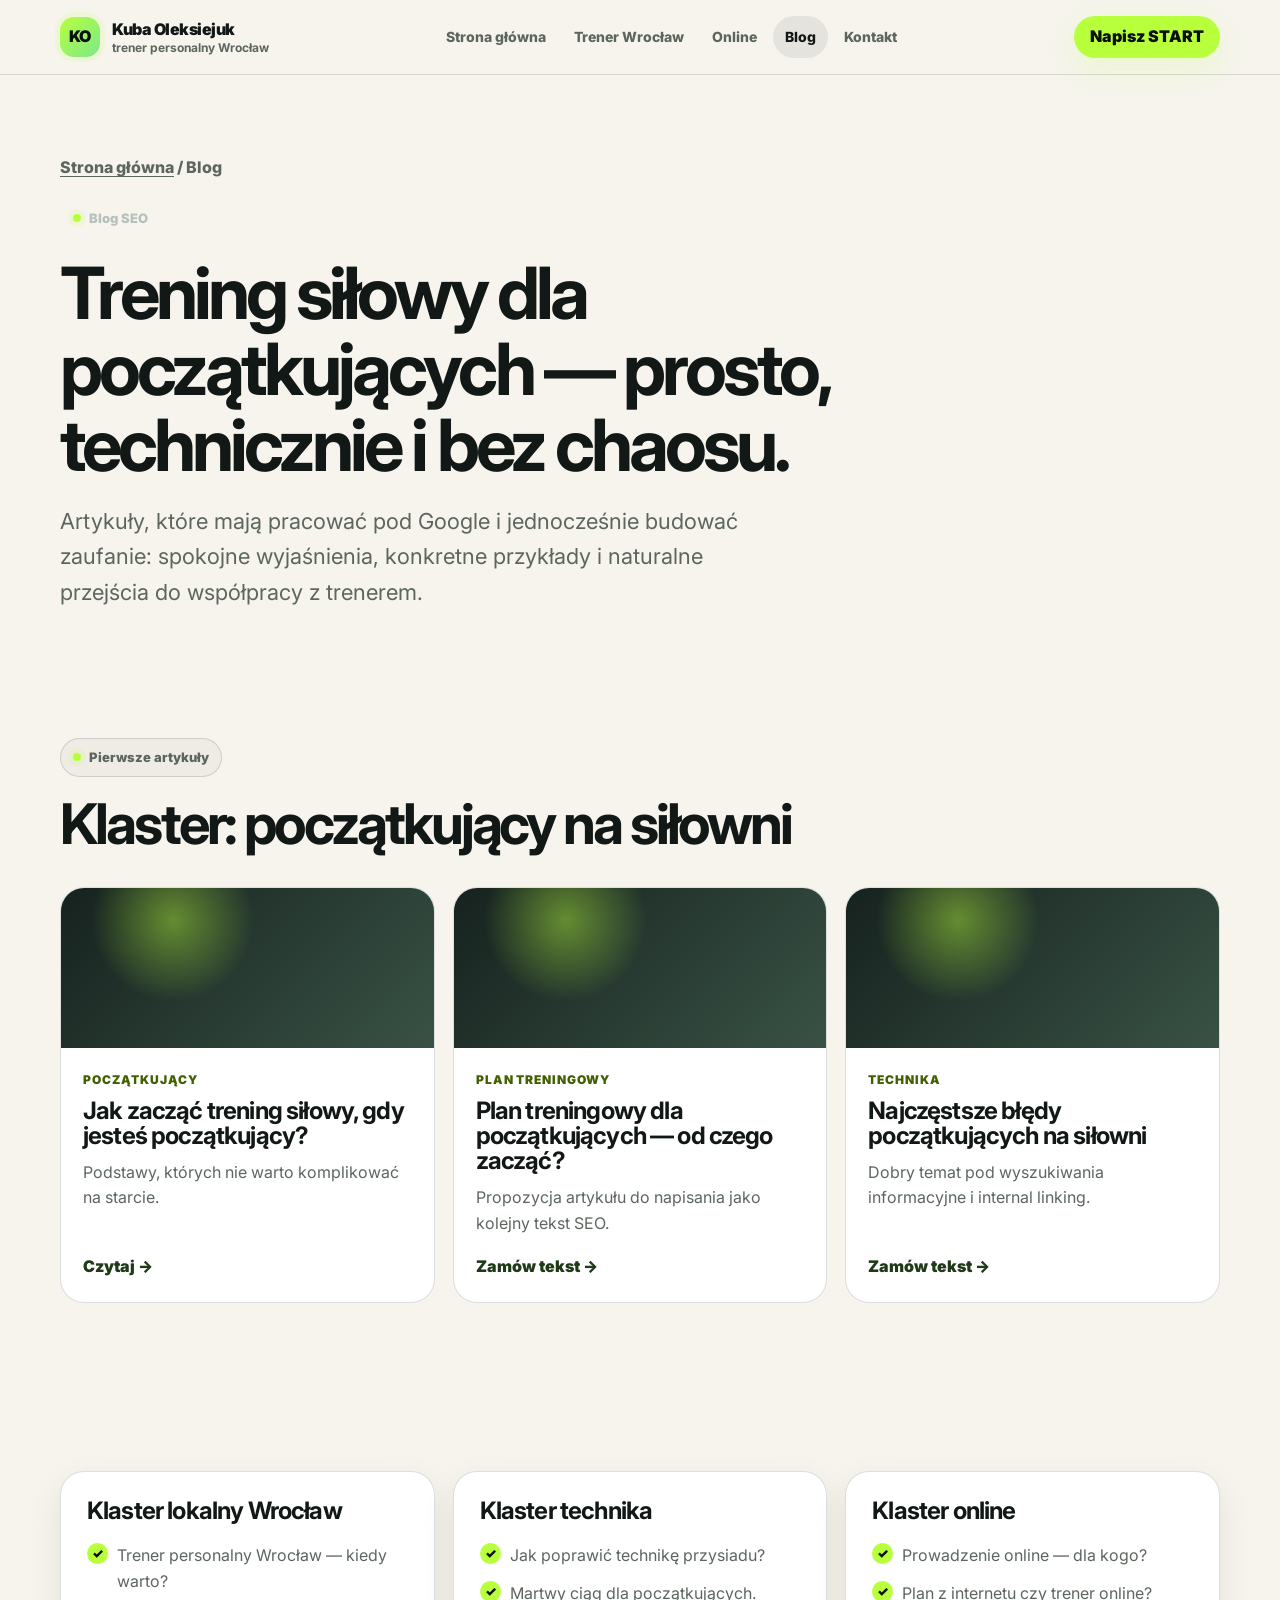
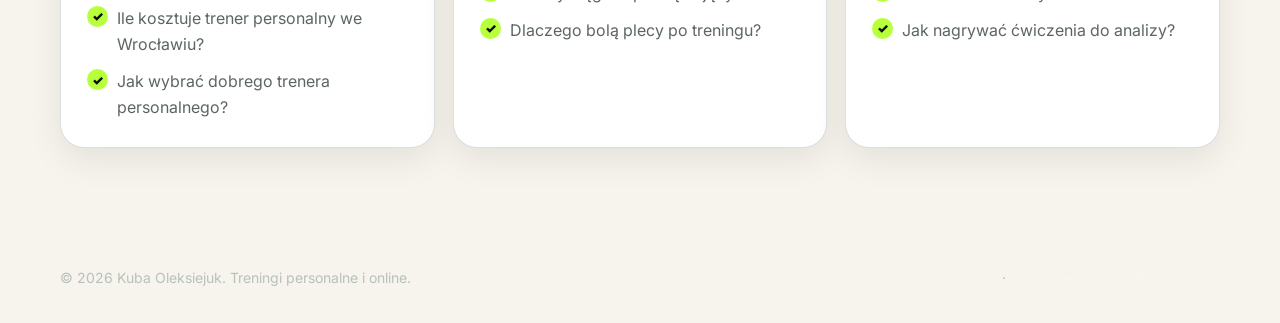
==== blog/index.html @ 0a3bb19b "Add files via upload" ====
<!doctype html>
<html lang="pl">
<head>
  <meta charset="utf-8" />
  <meta name="viewport" content="width=device-width, initial-scale=1" />
  <title>Blog o treningu siłowym dla początkujących | Kuba Oleksiejuk</title>
  <meta name="description" content="Poradnik dla początkujących: trening siłowy, technika, plan treningowy, trener personalny Wrocław i ćwiczenie bez bólu." />
  <link rel="canonical" href="https://kubaoleksiejuk.pl/blog/" />
  <meta name="robots" content="index,follow,max-image-preview:large" />
  <meta name="author" content="Kuba Oleksiejuk" />
  <meta property="og:type" content="website" />
  <meta property="og:locale" content="pl_PL" />
  <meta property="og:title" content="Blog o treningu siłowym dla początkujących | Kuba Oleksiejuk" />
  <meta property="og:description" content="Poradnik dla początkujących: trening siłowy, technika, plan treningowy, trener personalny Wrocław i ćwiczenie bez bólu." />
  <meta property="og:url" content="https://kubaoleksiejuk.pl/blog/" />
  <meta property="og:site_name" content="Kuba Oleksiejuk — trener personalny" />
  <meta property="og:image" content="https://kubaoleksiejuk.pl/assets/og-image.jpg" />
  <meta name="twitter:card" content="summary_large_image" />
  <link rel="preconnect" href="https://fonts.googleapis.com" />
  <link rel="preconnect" href="https://fonts.gstatic.com" crossorigin />
  <link rel="preload" as="style" href="https://fonts.googleapis.com/css2?family=Inter:wght@400;500;600;700;800;900;1000&display=swap" />
  <link rel="stylesheet" href="https://fonts.googleapis.com/css2?family=Inter:wght@400;500;600;700;800;900;1000&display=swap" media="print" onload="this.media='all'" />
  <noscript><link rel="stylesheet" href="https://fonts.googleapis.com/css2?family=Inter:wght@400;500;600;700;800;900;1000&display=swap" /></noscript>
  <link rel="stylesheet" href="../assets/main.css" />
  <script type="application/ld+json">{
  "@context": "https://schema.org",
  "@type": "Blog",
  "name": "Blog Kuby Oleksiejuka",
  "description": "Blog o treningu siłowym dla początkujących, technice ćwiczeń, budowaniu siły i treningu bez bólu.",
  "url": "https://kubaoleksiejuk.pl/blog/"
}</script>
</head>
<body class="light">
<a class="skip" href="#main">Przejdź do treści</a>
<header class="nav">
  <div class="container nav__inner">
    <a class="logo" href="../index.html" aria-label="Kuba Oleksiejuk — strona główna">
      <span class="logo__mark">KO</span>
      <span class="logo__text">Kuba Oleksiejuk <small>trener personalny Wrocław</small></span>
    </a>
    <nav class="menu" data-menu aria-label="Menu główne">
      <a href="../index.html" >Strona główna</a>
<a href="../trener-personalny-wroclaw.html" >Trener Wrocław</a>
<a href="../prowadzenie-online.html" >Online</a>
<a href="index.html" aria-current="page">Blog</a>
<a href="#kontakt" >Kontakt</a>
    </nav>
    <a class="nav__cta" href="https://www.instagram.com/kuba.oleksiejuk/" target="_blank" rel="noopener">Napisz START</a>
    <button class="burger" type="button" data-burger aria-label="Otwórz menu" aria-expanded="false">
      <span></span><span></span><span></span>
    </button>
  </div>
</header>
<main id="main">
  <section class="page-hero">
    <div class="container">
      <div class="breadcrumbs"><a href="../index.html">Strona główna</a> / Blog</div>
      <div class="eyebrow">Blog SEO</div>
      <h1>Trening siłowy dla początkujących — prosto, technicznie i bez chaosu.</h1>
      <p class="lead">Artykuły, które mają pracować pod Google i jednocześnie budować zaufanie: spokojne wyjaśnienia, konkretne przykłady i naturalne przejścia do współpracy z trenerem.</p>
    </div>
  </section>

  <section class="section section--cream">
    <div class="container">
      <div class="section__head">
        <div>
          <div class="eyebrow">Pierwsze artykuły</div>
          <h2>Klaster: początkujący na siłowni</h2>
        </div>
      </div>
      <div class="blog-grid">
        <article class="post">
          <div class="post__thumb"></div>
          <div class="post__body">
            <div class="kicker">Początkujący</div>
            <h3>Jak zacząć trening siłowy, gdy jesteś początkujący?</h3>
            <p>Podstawy, których nie warto komplikować na starcie.</p>
            <a class="post__link" href="jak-zaczac-trening-silowy.html">Czytaj →</a>
          </div>
        </article>
        <article class="post">
          <div class="post__thumb"></div>
          <div class="post__body">
            <div class="kicker">Plan treningowy</div>
            <h3>Plan treningowy dla początkujących — od czego zacząć?</h3>
            <p>Propozycja artykułu do napisania jako kolejny tekst SEO.</p>
            <a class="post__link" href="../index.html#kontakt">Zamów tekst →</a>
          </div>
        </article>
        <article class="post">
          <div class="post__thumb"></div>
          <div class="post__body">
            <div class="kicker">Technika</div>
            <h3>Najczęstsze błędy początkujących na siłowni</h3>
            <p>Dobry temat pod wyszukiwania informacyjne i internal linking.</p>
            <a class="post__link" href="../index.html#kontakt">Zamów tekst →</a>
          </div>
        </article>
      </div>
    </div>
  </section>

  <section class="section section--cream">
    <div class="container grid-3">
      <article class="card">
        <h3>Klaster lokalny Wrocław</h3>
        <ul class="list">
          <li>Trener personalny Wrocław — kiedy warto?</li>
          <li>Ile kosztuje trener personalny we Wrocławiu?</li>
          <li>Jak wybrać dobrego trenera personalnego?</li>
        </ul>
      </article>
      <article class="card">
        <h3>Klaster technika</h3>
        <ul class="list">
          <li>Jak poprawić technikę przysiadu?</li>
          <li>Martwy ciąg dla początkujących.</li>
          <li>Dlaczego bolą plecy po treningu?</li>
        </ul>
      </article>
      <article class="card">
        <h3>Klaster online</h3>
        <ul class="list">
          <li>Prowadzenie online — dla kogo?</li>
          <li>Plan z internetu czy trener online?</li>
          <li>Jak nagrywać ćwiczenia do analizy?</li>
        </ul>
      </article>
    </div>
  </section>
</main>
<footer class="footer">
  <div class="container footer__inner">
    <div>© <span data-year></span> Kuba Oleksiejuk. Treningi personalne i online.</div>
    <div>
      <a href="https://www.instagram.com/kuba.oleksiejuk/" target="_blank" rel="noopener">Instagram</a>
      &nbsp;·&nbsp;
      <a href="mailto:kuba.personalny@gmail.com">kuba.personalny@gmail.com</a>
    </div>
  </div>
</footer>
<script src="../assets/main.js"></script>
</body>
</html>
---- assets/main.css ----
/* Kuba Oleksiejuk — starter strony SEO + blog
   Kolory i układ inspirowane stronami trenerów/coachów premium:
   mocny hero, szybkie CTA, sekcje z dowodami zaufania, blog edukacyjny.
*/

:root {
  --bg: #0B0F0E;
  --bg-2: #111816;
  --card: #151E1B;
  --card-2: #F6F4ED;
  --text: #F7F5EE;
  --text-dark: #111816;
  --muted: #B7C1BB;
  --muted-dark: #5C665F;
  --line: rgba(255,255,255,.12);
  --line-dark: rgba(17,24,22,.14);
  --accent: #B8FF3C;
  --accent-2: #7CE88A;
  --orange: #FFB86B;
  --white: #FFFFFF;
  --radius: 24px;
  --radius-sm: 14px;
  --shadow: 0 24px 80px rgba(0,0,0,.30);
  --max: 1160px;
  --article: 820px;
}

* { box-sizing: border-box; }
html { scroll-behavior: smooth; }
body {
  margin: 0;
  font-family: Inter, ui-sans-serif, system-ui, -apple-system, BlinkMacSystemFont, "Segoe UI", sans-serif;
  color: var(--text);
  background: var(--bg);
  line-height: 1.6;
  -webkit-font-smoothing: antialiased;
  text-rendering: optimizeLegibility;
}
body.light { background: #F6F4ED; color: var(--text-dark); }
a { color: inherit; text-decoration: none; }
img { max-width: 100%; height: auto; }
button, input, textarea, select { font: inherit; }
::selection { background: var(--accent); color: #0B0F0E; }

.container { width: min(var(--max), calc(100% - 40px)); margin-inline: auto; }
.article-container { width: min(var(--article), calc(100% - 40px)); margin-inline: auto; }

.skip {
  position: absolute; left: -999px; top: 12px; z-index: 9999;
  padding: 10px 14px; border-radius: 12px; background: var(--accent); color: #111;
  font-weight: 900;
}
.skip:focus { left: 12px; }

.nav {
  position: sticky; top: 0; z-index: 100;
  background: rgba(11,15,14,.82);
  backdrop-filter: blur(18px);
  border-bottom: 1px solid var(--line);
}
.light .nav { background: rgba(246,244,237,.86); border-bottom: 1px solid var(--line-dark); }
.nav__inner {
  min-height: 74px;
  display: flex; align-items: center; justify-content: space-between; gap: 24px;
}
.logo { display: inline-flex; align-items: center; gap: 12px; font-weight: 900; letter-spacing: -.03em; }
.logo__mark {
  width: 40px; height: 40px; border-radius: 14px; display: grid; place-items: center;
  color: #0B0F0E; background: linear-gradient(135deg, var(--accent), var(--accent-2));
  font-weight: 1000;
  box-shadow: 0 0 0 5px rgba(184,255,60,.12);
}
.logo__text small { display: block; font-weight: 700; color: var(--muted); letter-spacing: 0; font-size: 12px; margin-top: -4px; }
.light .logo__text small { color: var(--muted-dark); }
.menu { display: flex; align-items: center; gap: 4px; }
.menu a {
  padding: 10px 12px; border-radius: 999px;
  color: var(--muted); font-weight: 800; font-size: 14px;
}
.menu a:hover, .menu a[aria-current="page"] { color: var(--text); background: rgba(255,255,255,.07); }
.light .menu a { color: var(--muted-dark); }
.light .menu a:hover, .light .menu a[aria-current="page"] { color: var(--text-dark); background: rgba(17,24,22,.07); }
.nav__cta {
  display: inline-flex; align-items: center; justify-content: center;
  min-height: 42px; padding: 0 16px; border-radius: 999px;
  background: var(--accent); color: #0B0F0E; font-weight: 950;
  box-shadow: 0 10px 30px rgba(184,255,60,.18);
}
.burger {
  display: none; border: 0; background: transparent; color: inherit; width: 44px; height: 44px;
  border-radius: 12px; cursor: pointer;
}
.burger span { display: block; height: 2px; background: currentColor; margin: 6px 9px; border-radius: 2px; }

.hero {
  position: relative;
  padding: 92px 0 54px;
  overflow: hidden;
}
.hero:before {
  content: "";
  position: absolute; inset: -160px -80px auto auto; width: 560px; height: 560px;
  background: radial-gradient(circle, rgba(184,255,60,.22), transparent 62%);
  pointer-events: none;
}
.hero:after {
  content: "";
  position: absolute; left: -160px; bottom: -240px; width: 520px; height: 520px;
  background: radial-gradient(circle, rgba(124,232,138,.18), transparent 64%);
  pointer-events: none;
}
.hero__grid { position: relative; z-index: 1; display: grid; grid-template-columns: 1.05fr .95fr; gap: 54px; align-items: center; }
.eyebrow {
  display: inline-flex; align-items: center; gap: 8px;
  padding: 8px 12px; border: 1px solid var(--line); border-radius: 999px;
  color: var(--muted); font-size: 13px; font-weight: 850; margin-bottom: 18px;
}
.eyebrow:before { content: ""; width: 8px; height: 8px; background: var(--accent); border-radius: 99px; box-shadow: 0 0 0 5px rgba(184,255,60,.12); }
h1, h2, h3 { line-height: 1.05; letter-spacing: -.055em; margin: 0; }
h1 { font-size: clamp(43px, 7vw, 84px); max-width: 900px; }
h2 { font-size: clamp(32px, 4.5vw, 56px); }
h3 { font-size: 24px; letter-spacing: -.035em; }
.lead {
  font-size: clamp(18px, 2vw, 22px);
  color: var(--muted);
  max-width: 690px;
  margin: 22px 0 0;
}
.light .lead { color: var(--muted-dark); }
.hero__actions, .actions { display: flex; flex-wrap: wrap; gap: 12px; align-items: center; margin-top: 28px; }
.btn {
  display: inline-flex; align-items: center; justify-content: center; gap: 10px;
  min-height: 52px; padding: 0 20px; border-radius: 999px; border: 1px solid transparent;
  font-weight: 950; cursor: pointer; transition: transform .18s ease, box-shadow .18s ease, background .18s ease;
}
.btn:hover { transform: translateY(-2px); }
.btn--primary { background: var(--accent); color: #0B0F0E; box-shadow: 0 16px 44px rgba(184,255,60,.20); }
.btn--secondary { border-color: var(--line); color: var(--text); background: rgba(255,255,255,.04); }
.light .btn--secondary { border-color: var(--line-dark); color: var(--text-dark); background: rgba(17,24,22,.03); }
.btn--dark { background: var(--bg); color: var(--text); }
.btn--wide { width: 100%; }
.hero__bullets {
  display: grid; grid-template-columns: repeat(3, minmax(0, 1fr)); gap: 10px; margin-top: 30px;
}
.mini {
  border: 1px solid var(--line); background: rgba(255,255,255,.04); border-radius: 18px;
  padding: 14px; color: var(--muted); font-weight: 750; font-size: 14px;
}
.mini strong { display: block; color: var(--text); font-size: 18px; margin-bottom: 2px; }
.light .mini { border-color: var(--line-dark); color: var(--muted-dark); background: rgba(17,24,22,.03); }
.light .mini strong { color: var(--text-dark); }

.phone-card {
  position: relative;
  min-height: 620px;
  border-radius: 42px;
  background:
    linear-gradient(145deg, rgba(255,255,255,.16), rgba(255,255,255,.03)),
    radial-gradient(circle at 40% 10%, rgba(184,255,60,.18), transparent 35%),
    var(--card);
  border: 1px solid var(--line);
  box-shadow: var(--shadow);
  padding: 22px;
  overflow: hidden;
}
.trainer-placeholder {
  position: absolute; inset: 22px 22px 170px; border-radius: 32px;
  background:
    linear-gradient(180deg, rgba(0,0,0,.08), rgba(0,0,0,.60)),
    radial-gradient(circle at 52% 30%, rgba(246,244,237,.18), transparent 35%),
    linear-gradient(135deg, #26362F, #080B0A);
  display: flex; align-items: flex-end; padding: 22px;
}
.trainer-placeholder:before {
  content: "TU WSTAWIAMY ZDJĘCIE KUBY";
  position: absolute; inset: auto 22px 88px;
  color: rgba(255,255,255,.72); font-weight: 900; letter-spacing: .06em; font-size: 12px;
}
.trainer-placeholder__shape {
  width: 220px; height: 300px; margin: auto auto 0;
  border-radius: 90px 90px 26px 26px;
  background: linear-gradient(180deg, rgba(184,255,60,.88), rgba(124,232,138,.72));
  filter: drop-shadow(0 22px 44px rgba(0,0,0,.35));
  opacity: .72;
}
.result-card {
  position: absolute; left: 42px; right: 42px; bottom: 38px;
  border-radius: 26px; background: rgba(246,244,237,.96); color: var(--text-dark);
  padding: 20px; box-shadow: 0 24px 64px rgba(0,0,0,.28);
}
.result-card__top { display: flex; justify-content: space-between; align-items: center; gap: 12px; margin-bottom: 14px; }
.badge {
  display: inline-flex; align-items: center; gap: 8px; padding: 7px 10px;
  border-radius: 999px; background: #E7FDD3; color: #18310E; font-weight: 950; font-size: 12px;
}
.bar { height: 10px; background: #DFDDD5; border-radius: 99px; overflow: hidden; margin: 11px 0; }
.bar span { display: block; height: 100%; width: var(--w, 70%); background: linear-gradient(90deg, var(--accent), var(--accent-2)); border-radius: inherit; }
.result-card p { margin: 8px 0 0; color: var(--muted-dark); font-size: 14px; }

.section { padding: 84px 0; }
.section--cream { background: var(--card-2); color: var(--text-dark); }
.section--cream .eyebrow, .section--cream .mini { border-color: var(--line-dark); color: var(--muted-dark); background: rgba(17,24,22,.03); }
.section--cream .lead, .section--cream p { color: var(--muted-dark); }
.section__head { display: flex; align-items: end; justify-content: space-between; gap: 28px; margin-bottom: 34px; }
.section__head p { max-width: 540px; margin: 12px 0 0; color: var(--muted); }
.section--cream .section__head p { color: var(--muted-dark); }

.grid-3 { display: grid; grid-template-columns: repeat(3, minmax(0,1fr)); gap: 18px; }
.grid-2 { display: grid; grid-template-columns: repeat(2, minmax(0,1fr)); gap: 22px; }
.card {
  border: 1px solid var(--line); background: rgba(255,255,255,.045);
  border-radius: var(--radius); padding: 26px; box-shadow: 0 12px 34px rgba(0,0,0,.08);
}
.section--cream .card, .light .card {
  background: #fff; border-color: var(--line-dark); color: var(--text-dark);
}
.card p { color: var(--muted); margin: 12px 0 0; }
.section--cream .card p, .light .card p { color: var(--muted-dark); }
.card__icon {
  width: 46px; height: 46px; border-radius: 16px;
  display: grid; place-items: center; margin-bottom: 18px;
  background: rgba(184,255,60,.13); color: var(--accent); font-size: 22px; font-weight: 950;
}
.section--cream .card__icon, .light .card__icon { color: #335800; background: #ECFFD2; }

.list { display: grid; gap: 12px; padding: 0; margin: 20px 0 0; list-style: none; }
.list li {
  position: relative; padding-left: 30px; color: var(--muted);
}
.section--cream .list li, .light .list li { color: var(--muted-dark); }
.list li:before {
  content: "✓"; position: absolute; left: 0; top: 0; width: 21px; height: 21px;
  border-radius: 99px; display: grid; place-items: center;
  background: var(--accent); color: #0B0F0E; font-weight: 1000; font-size: 13px;
}

.offer {
  display: grid;
  grid-template-columns: .88fr 1.12fr;
  gap: 22px;
  align-items: stretch;
}
.offer__side {
  position: sticky; top: 98px; align-self: start;
  border-radius: var(--radius); padding: 30px;
  background: linear-gradient(135deg, #1E3028, #111816);
  border: 1px solid var(--line);
}
.offer__side p { color: var(--muted); }
.offer-card {
  display: grid; grid-template-columns: 1fr auto; gap: 24px; align-items: center;
  padding: 26px; border: 1px solid var(--line); border-radius: var(--radius);
  background: rgba(255,255,255,.045); margin-bottom: 14px;
}
.offer-card p { margin: 10px 0 0; color: var(--muted); }
.price { text-align: right; color: var(--accent); font-weight: 1000; white-space: nowrap; }
.price small { display: block; color: var(--muted); font-weight: 800; font-size: 12px; margin-top: 4px; }

.steps { counter-reset: step; display: grid; gap: 16px; }
.step {
  counter-increment: step;
  display: grid; grid-template-columns: 58px 1fr; gap: 18px; align-items: start;
  border: 1px solid var(--line-dark); background: #fff; color: var(--text-dark);
  border-radius: var(--radius); padding: 22px;
}
.step:before {
  content: counter(step, decimal-leading-zero);
  width: 58px; height: 58px; border-radius: 18px; display: grid; place-items: center;
  background: var(--text-dark); color: var(--accent); font-weight: 1000;
}
.step p { margin: 8px 0 0; color: var(--muted-dark); }

.about {
  display: grid; grid-template-columns: .9fr 1.1fr; gap: 36px; align-items: center;
}
.about__photo {
  min-height: 520px; border-radius: 36px; border: 1px solid var(--line);
  background:
    linear-gradient(180deg, rgba(0,0,0,.00), rgba(0,0,0,.62)),
    radial-gradient(circle at center 28%, rgba(184,255,60,.19), transparent 35%),
    linear-gradient(135deg, #24382E, #090D0B);
  position: relative; overflow: hidden;
}
.about__photo:after {
  content: "ZDJĘCIE / TRENING / SIŁOWNIA";
  position: absolute; left: 24px; bottom: 24px;
  color: rgba(255,255,255,.70); font-weight: 950; letter-spacing: .05em; font-size: 12px;
}
.quote {
  border-left: 4px solid var(--accent);
  padding: 6px 0 6px 18px; margin: 22px 0;
  color: var(--muted); font-size: 19px;
}
.testimonials { display: grid; grid-template-columns: repeat(3, minmax(0,1fr)); gap: 18px; }
.stars { color: var(--accent); letter-spacing: 2px; font-size: 18px; }
.person { display: flex; align-items: center; gap: 10px; margin-top: 18px; font-weight: 900; }
.avatar { width: 38px; height: 38px; border-radius: 99px; background: linear-gradient(135deg, var(--accent), var(--accent-2)); color: #111; display: grid; place-items: center; font-weight: 1000; }

.blog-grid { display: grid; grid-template-columns: repeat(3, minmax(0,1fr)); gap: 18px; }
.post {
  display: flex; flex-direction: column; min-height: 100%;
  border-radius: var(--radius); overflow: hidden; border: 1px solid var(--line-dark);
  background: #fff; color: var(--text-dark);
}
.post__thumb {
  min-height: 160px; background:
    radial-gradient(circle at 30% 20%, rgba(184,255,60,.45), transparent 28%),
    linear-gradient(135deg, #16221E, #395245);
}
.post__body { padding: 22px; display: flex; flex-direction: column; flex: 1; }
.kicker { color: #426000; font-weight: 950; font-size: 12px; text-transform: uppercase; letter-spacing: .08em; }
.post h3 { margin-top: 8px; }
.post p { color: var(--muted-dark); margin: 12px 0 18px; }
.post__link { margin-top: auto; color: #1E3A16; font-weight: 950; }

.faq { display: grid; gap: 12px; }
.faq details {
  border: 1px solid var(--line); border-radius: 18px;
  background: rgba(255,255,255,.045); padding: 0 18px;
}
.section--cream .faq details, .light .faq details { border-color: var(--line-dark); background: #fff; color: var(--text-dark); }
.faq summary {
  cursor: pointer; font-weight: 950; padding: 18px 0;
}
.faq p { margin: 0 0 18px; color: var(--muted); }
.section--cream .faq p, .light .faq p { color: var(--muted-dark); }

.cta-band {
  border-radius: 34px; padding: 46px;
  display: grid; grid-template-columns: 1fr auto; align-items: center; gap: 26px;
  background:
    radial-gradient(circle at 12% 0%, rgba(184,255,60,.23), transparent 34%),
    linear-gradient(135deg, #18251F, #0B0F0E);
  border: 1px solid var(--line);
  box-shadow: var(--shadow);
}
.cta-band p { color: var(--muted); margin: 12px 0 0; max-width: 650px; }

.form-card {
  border-radius: var(--radius); border: 1px solid var(--line);
  background: rgba(255,255,255,.045); padding: 24px;
}
.field { display: grid; gap: 7px; margin-bottom: 14px; }
.field label { font-weight: 900; color: var(--muted); font-size: 13px; }
.field input, .field textarea, .field select {
  width: 100%; border: 1px solid var(--line); background: rgba(255,255,255,.06);
  color: var(--text); border-radius: 14px; padding: 13px 14px; outline: none;
}
.field textarea { min-height: 120px; resize: vertical; }
.field input:focus, .field textarea:focus, .field select:focus {
  border-color: rgba(184,255,60,.72); box-shadow: 0 0 0 4px rgba(184,255,60,.10);
}
.form-note { color: var(--muted); font-size: 13px; margin: 12px 0 0; }

.footer {
  border-top: 1px solid var(--line);
  padding: 34px 0; color: var(--muted); font-size: 14px;
}
.footer__inner { display: flex; justify-content: space-between; align-items: center; gap: 20px; flex-wrap: wrap; }
.footer a { font-weight: 900; color: var(--text); }

.page-hero { padding: 80px 0 44px; }
.page-hero h1 { font-size: clamp(40px, 6vw, 72px); }
.breadcrumbs { color: var(--muted-dark); font-weight: 800; margin-bottom: 18px; }
.breadcrumbs a { text-decoration: underline; text-underline-offset: 3px; }

.article {
  padding: 34px 0 84px;
  background: #F6F4ED; color: var(--text-dark);
}
.article h2 { font-size: 38px; margin: 44px 0 14px; letter-spacing: -.04em; }
.article h3 { margin: 30px 0 10px; }
.article p, .article li { color: #39423D; font-size: 18px; }
.article a { color: #2C5700; font-weight: 850; text-decoration: underline; text-underline-offset: 3px; }
.article ul, .article ol { padding-left: 24px; }
.summary-box {
  border-radius: 24px; padding: 24px; background: #fff; border: 1px solid var(--line-dark);
  margin: 26px 0;
}
.summary-box h2 { margin-top: 0; font-size: 28px; }
.meta-row { display: flex; gap: 12px; flex-wrap: wrap; color: var(--muted-dark); font-weight: 800; margin-top: 18px; }
.meta-pill { border: 1px solid var(--line-dark); border-radius: 999px; padding: 7px 10px; background: #fff; }

@media (max-width: 960px) {
  .hero__grid, .offer, .about, .grid-2 { grid-template-columns: 1fr; }
  .phone-card { min-height: 560px; }
  .offer__side { position: static; }
  .grid-3, .blog-grid, .testimonials { grid-template-columns: 1fr 1fr; }
  .cta-band { grid-template-columns: 1fr; }
}
@media (max-width: 760px) {
  .container, .article-container { width: min(100% - 28px, var(--max)); }
  .nav__cta { display: none; }
  .burger { display: inline-block; }
  .menu {
    position: fixed; inset: 74px 14px auto 14px;
    display: none; flex-direction: column; align-items: stretch; padding: 14px;
    background: rgba(11,15,14,.98); border: 1px solid var(--line); border-radius: 18px;
    box-shadow: var(--shadow);
  }
  .menu.is-open { display: flex; }
  .menu a { padding: 14px; }
  .light .menu { background: #fff; border-color: var(--line-dark); }
  .hero { padding-top: 56px; }
  .hero__bullets, .grid-3, .blog-grid, .testimonials { grid-template-columns: 1fr; }
  .offer-card { grid-template-columns: 1fr; }
  .price { text-align: left; }
  .step { grid-template-columns: 1fr; }
  .cta-band { padding: 28px; border-radius: 24px; }
}
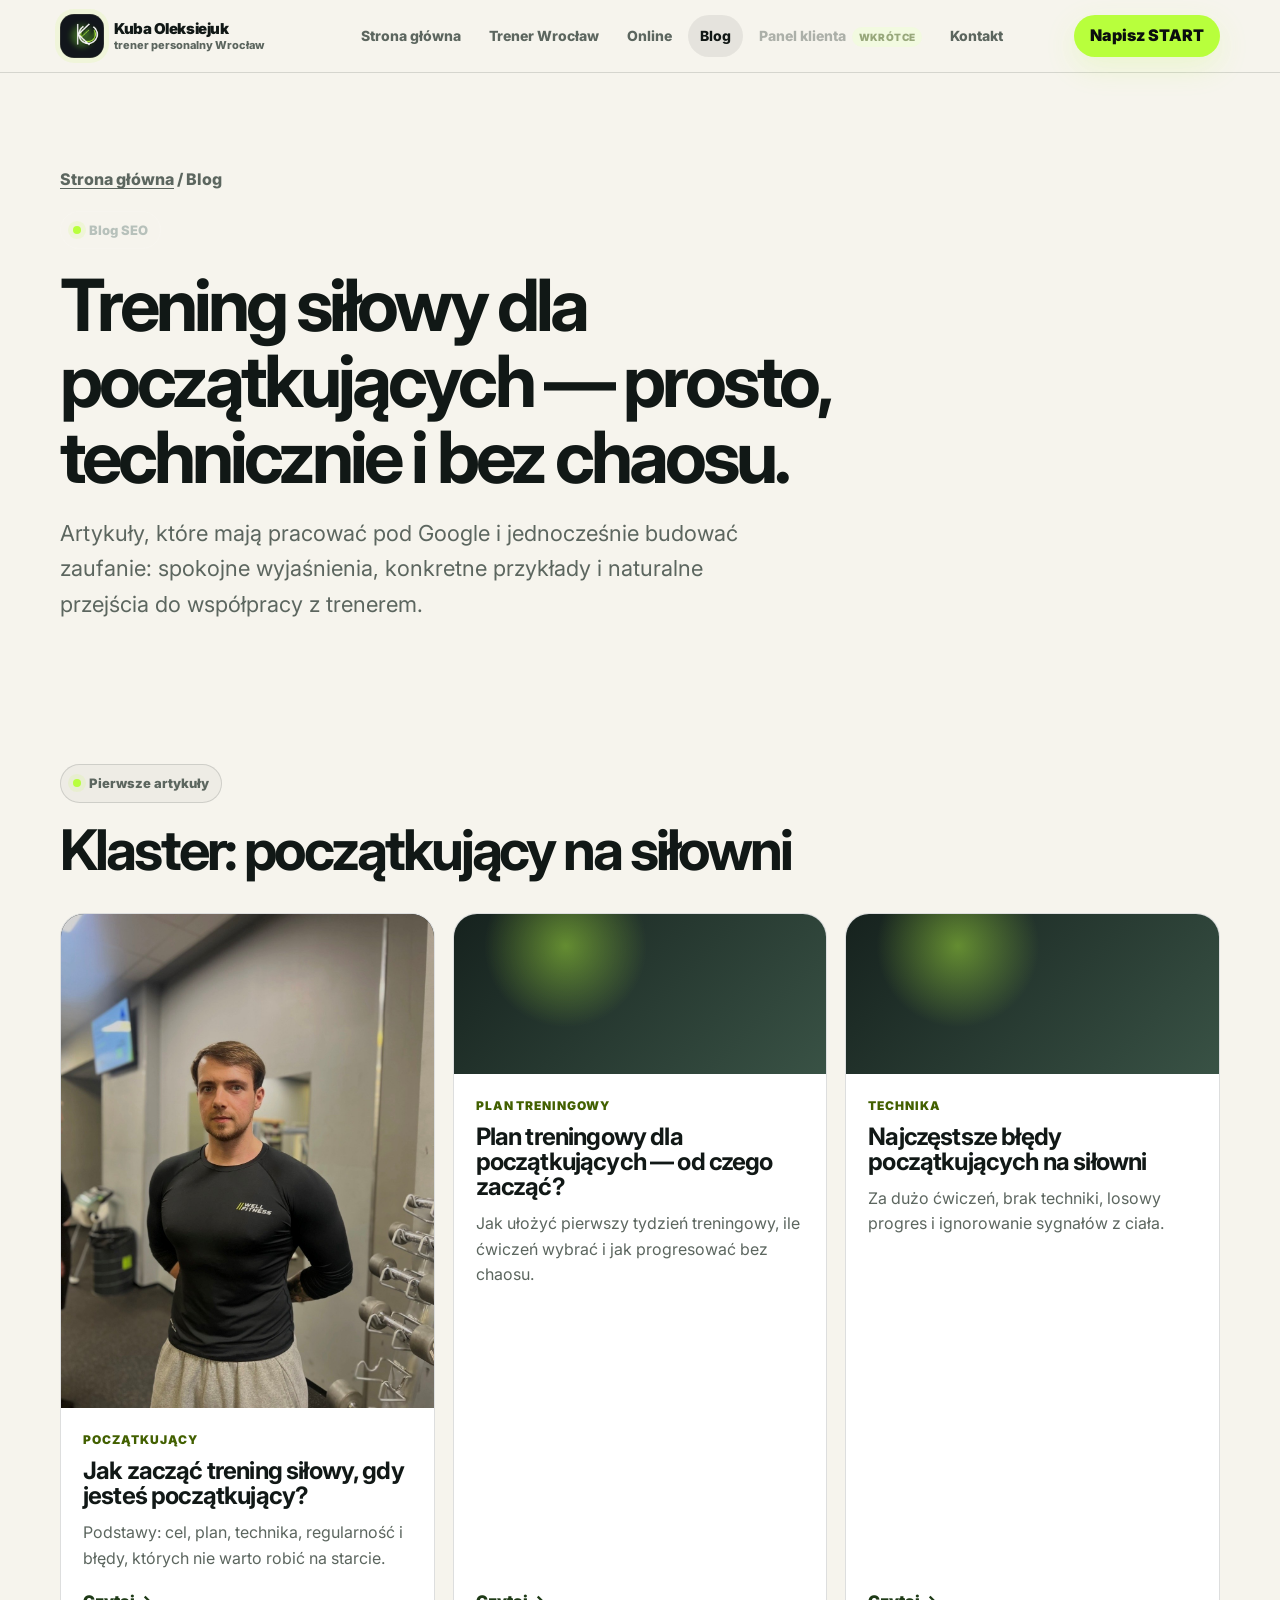
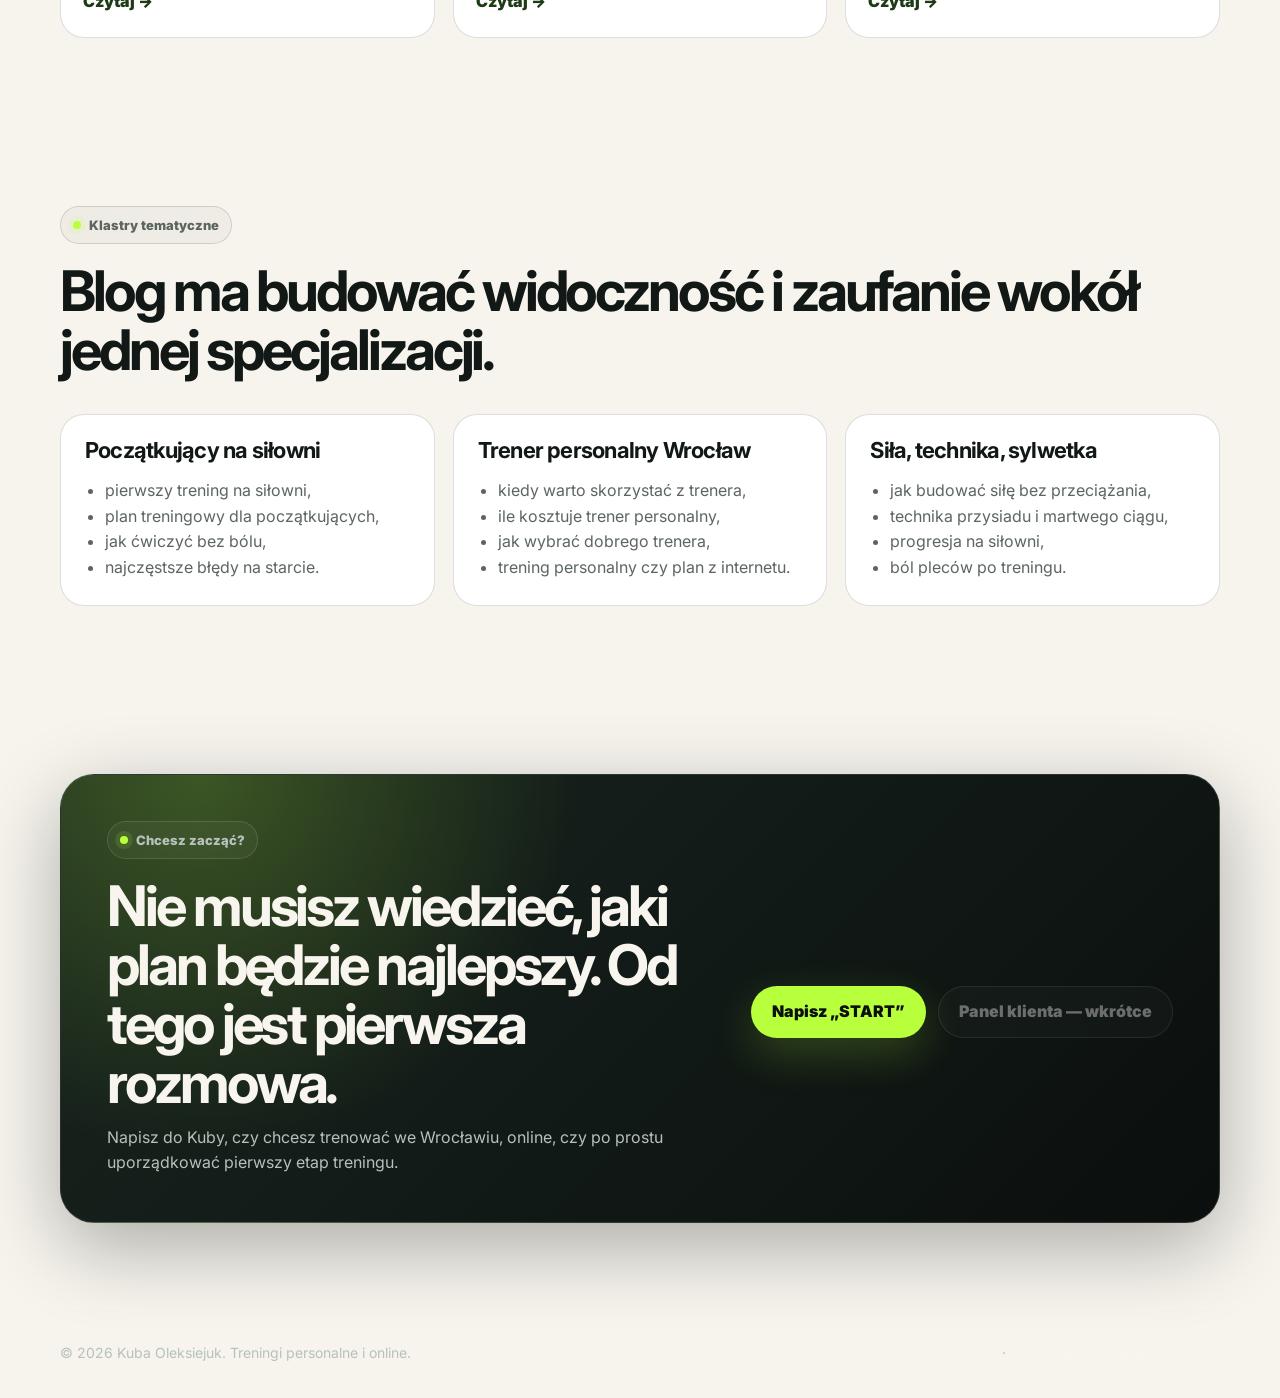
==== commit 07574bd3: "Add files via upload" ====
--- a/blog/index.html
+++ b/blog/index.html
@@ -21,6 +21,8 @@
   <link rel="preload" as="style" href="https://fonts.googleapis.com/css2?family=Inter:wght@400;500;600;700;800;900;1000&display=swap" />
   <link rel="stylesheet" href="https://fonts.googleapis.com/css2?family=Inter:wght@400;500;600;700;800;900;1000&display=swap" media="print" onload="this.media='all'" />
   <noscript><link rel="stylesheet" href="https://fonts.googleapis.com/css2?family=Inter:wght@400;500;600;700;800;900;1000&display=swap" /></noscript>
+  <link rel="icon" type="image/png" href="../assets/kuba_oleksiejuk_emblem.png" />
+  <link rel="apple-touch-icon" href="../assets/kuba_oleksiejuk_emblem.png" />
   <link rel="stylesheet" href="../assets/main.css" />
   <script type="application/ld+json">{
   "@context": "https://schema.org",
@@ -31,19 +33,31 @@
 }</script>
 </head>
 <body class="light">
+<div class="site-loader" data-loader aria-hidden="true">
+  <div class="site-loader__inner">
+    <img src="../assets/kuba_oleksiejuk_emblem.png" alt="" width="96" height="96" />
+    <strong>Trening Bez Chaosu</strong>
+    <span>plan · technika · progres</span>
+    <div class="site-loader__bar"><i></i></div>
+  </div>
+</div>
 <a class="skip" href="#main">Przejdź do treści</a>
 <header class="nav">
   <div class="container nav__inner">
-    <a class="logo" href="../index.html" aria-label="Kuba Oleksiejuk — strona główna">
-      <span class="logo__mark">KO</span>
-      <span class="logo__text">Kuba Oleksiejuk <small>trener personalny Wrocław</small></span>
+    <a class="logo logo--image" href="../index.html" aria-label="Kuba Oleksiejuk — trener personalny Wrocław">
+      <img class="logo__asset logo__asset--full" src="../assets/kuba_oleksiejuk_logo_horizontal.png" alt="Kuba Oleksiejuk" width="210" height="58" />
+      <span class="logo__mobile">
+        <img src="../assets/kuba_oleksiejuk_emblem.png" alt="" width="42" height="42" />
+        <span>Kuba Oleksiejuk <small>trener personalny Wrocław</small></span>
+      </span>
     </a>
     <nav class="menu" data-menu aria-label="Menu główne">
-      <a href="../index.html" >Strona główna</a>
-<a href="../trener-personalny-wroclaw.html" >Trener Wrocław</a>
-<a href="../prowadzenie-online.html" >Online</a>
-<a href="index.html" aria-current="page">Blog</a>
-<a href="#kontakt" >Kontakt</a>
+      <a href="../index.html">Strona główna</a>
+      <a href="../trener-personalny-wroclaw.html">Trener Wrocław</a>
+      <a href="../prowadzenie-online.html">Online</a>
+      <a href="../blog/index.html" aria-current="page">Blog</a>
+      <a class="is-disabled" href="../index.html#panel" aria-disabled="true" title="Panel klienta w przygotowaniu">Panel klienta</a>
+      <a href="../index.html#kontakt">Kontakt</a>
     </nav>
     <a class="nav__cta" href="https://www.instagram.com/kuba.oleksiejuk/" target="_blank" rel="noopener">Napisz START</a>
     <button class="burger" type="button" data-burger aria-label="Otwórz menu" aria-expanded="false">
@@ -71,11 +85,11 @@
       </div>
       <div class="blog-grid">
         <article class="post">
-          <div class="post__thumb"></div>
+          <div class="post__thumb post__thumb--photo"><img src="../assets/trener.jpg" alt="Kuba Oleksiejuk — trening siłowy dla początkujących" loading="lazy" /></div>
           <div class="post__body">
             <div class="kicker">Początkujący</div>
             <h3>Jak zacząć trening siłowy, gdy jesteś początkujący?</h3>
-            <p>Podstawy, których nie warto komplikować na starcie.</p>
+            <p>Podstawy: cel, plan, technika, regularność i błędy, których nie warto robić na starcie.</p>
             <a class="post__link" href="jak-zaczac-trening-silowy.html">Czytaj →</a>
           </div>
         </article>
@@ -84,8 +98,8 @@
           <div class="post__body">
             <div class="kicker">Plan treningowy</div>
             <h3>Plan treningowy dla początkujących — od czego zacząć?</h3>
-            <p>Propozycja artykułu do napisania jako kolejny tekst SEO.</p>
-            <a class="post__link" href="../index.html#kontakt">Zamów tekst →</a>
+            <p>Jak ułożyć pierwszy tydzień treningowy, ile ćwiczeń wybrać i jak progresować bez chaosu.</p>
+            <a class="post__link" href="plan-treningowy-dla-poczatkujacych.html">Czytaj →</a>
           </div>
         </article>
         <article class="post">
@@ -93,8 +107,8 @@
           <div class="post__body">
             <div class="kicker">Technika</div>
             <h3>Najczęstsze błędy początkujących na siłowni</h3>
-            <p>Dobry temat pod wyszukiwania informacyjne i internal linking.</p>
-            <a class="post__link" href="../index.html#kontakt">Zamów tekst →</a>
+            <p>Za dużo ćwiczeń, brak techniki, losowy progres i ignorowanie sygnałów z ciała.</p>
+            <a class="post__link" href="najczestsze-bledy-poczatkujacych-na-silowni.html">Czytaj →</a>
           </div>
         </article>
       </div>
@@ -102,31 +116,56 @@
   </section>
 
   <section class="section section--cream">
-    <div class="container grid-3">
-      <article class="card">
-        <h3>Klaster lokalny Wrocław</h3>
-        <ul class="list">
-          <li>Trener personalny Wrocław — kiedy warto?</li>
-          <li>Ile kosztuje trener personalny we Wrocławiu?</li>
-          <li>Jak wybrać dobrego trenera personalnego?</li>
-        </ul>
-      </article>
-      <article class="card">
-        <h3>Klaster technika</h3>
-        <ul class="list">
-          <li>Jak poprawić technikę przysiadu?</li>
-          <li>Martwy ciąg dla początkujących.</li>
-          <li>Dlaczego bolą plecy po treningu?</li>
-        </ul>
-      </article>
-      <article class="card">
-        <h3>Klaster online</h3>
-        <ul class="list">
-          <li>Prowadzenie online — dla kogo?</li>
-          <li>Plan z internetu czy trener online?</li>
-          <li>Jak nagrywać ćwiczenia do analizy?</li>
-        </ul>
-      </article>
+    <div class="container">
+      <div class="section__head">
+        <div>
+          <div class="eyebrow">Klastry tematyczne</div>
+          <h2>Blog ma budować widoczność i zaufanie wokół jednej specjalizacji.</h2>
+        </div>
+      </div>
+      <div class="content-clusters">
+        <article class="cluster-card">
+          <h3>Początkujący na siłowni</h3>
+          <ul>
+            <li>pierwszy trening na siłowni,</li>
+            <li>plan treningowy dla początkujących,</li>
+            <li>jak ćwiczyć bez bólu,</li>
+            <li>najczęstsze błędy na starcie.</li>
+          </ul>
+        </article>
+        <article class="cluster-card">
+          <h3>Trener personalny Wrocław</h3>
+          <ul>
+            <li>kiedy warto skorzystać z trenera,</li>
+            <li>ile kosztuje trener personalny,</li>
+            <li>jak wybrać dobrego trenera,</li>
+            <li>trening personalny czy plan z internetu.</li>
+          </ul>
+        </article>
+        <article class="cluster-card">
+          <h3>Siła, technika, sylwetka</h3>
+          <ul>
+            <li>jak budować siłę bez przeciążania,</li>
+            <li>technika przysiadu i martwego ciągu,</li>
+            <li>progresja na siłowni,</li>
+            <li>ból pleców po treningu.</li>
+          </ul>
+        </article>
+      </div>
+    </div>
+  </section>
+
+  <section class="section" id="kontakt">
+    <div class="container cta-band">
+      <div>
+        <div class="eyebrow">Chcesz zacząć?</div>
+        <h2>Nie musisz wiedzieć, jaki plan będzie najlepszy. Od tego jest pierwsza rozmowa.</h2>
+        <p>Napisz do Kuby, czy chcesz trenować we Wrocławiu, online, czy po prostu uporządkować pierwszy etap treningu.</p>
+      </div>
+      <div class="actions">
+        <a class="btn btn--primary" href="https://www.instagram.com/kuba.oleksiejuk/" target="_blank" rel="noopener">Napisz „START”</a>
+        <button class="btn btn--secondary btn--disabled" type="button" disabled>Panel klienta — wkrótce</button>
+      </div>
     </div>
   </section>
 </main>
@@ -142,4 +181,4 @@
 </footer>
 <script src="../assets/main.js"></script>
 </body>
-</html>+</html>
--- a/assets/main.css
+++ b/assets/main.css
@@ -408,3 +408,681 @@
   .step { grid-template-columns: 1fr; }
   .cta-band { padding: 28px; border-radius: 24px; }
 }
+
+
+/* Aktualizacja brandingu: realne logo, zdjęcie Kuby i wygaszony panel klienta */
+.logo--image { gap: 10px; min-width: 210px; }
+.logo__asset {
+  display: block;
+  object-fit: contain;
+}
+.logo__asset--full {
+  width: 210px;
+  height: 58px;
+  object-position: left center;
+}
+.logo__mobile {
+  display: none;
+  align-items: center;
+  gap: 10px;
+}
+.logo__mobile img {
+  width: 42px;
+  height: 42px;
+  border-radius: 14px;
+  box-shadow: 0 0 0 5px rgba(184,255,60,.10);
+}
+.logo__mobile span {
+  font-weight: 950;
+  letter-spacing: -.03em;
+  line-height: 1.05;
+}
+.logo__mobile small {
+  display: block;
+  color: var(--muted);
+  font-size: 11px;
+  font-weight: 800;
+  letter-spacing: 0;
+  margin-top: 3px;
+}
+.light .logo__mobile small { color: var(--muted-dark); }
+
+.menu a.is-disabled,
+.panel-link.is-disabled {
+  opacity: .48;
+  cursor: not-allowed;
+  position: relative;
+}
+.menu a.is-disabled:after {
+  content: "wkrótce";
+  display: inline-flex;
+  margin-left: 6px;
+  padding: 2px 7px;
+  border-radius: 999px;
+  background: rgba(184,255,60,.13);
+  color: var(--accent);
+  font-size: 10px;
+  font-weight: 950;
+  letter-spacing: .04em;
+  text-transform: uppercase;
+}
+.light .menu a.is-disabled:after { color: #315500; background: #ECFFD2; }
+
+.btn--disabled,
+button[disabled].btn {
+  opacity: .55;
+  cursor: not-allowed;
+  filter: grayscale(.2);
+  box-shadow: none;
+}
+.btn--disabled:hover,
+button[disabled].btn:hover {
+  transform: none;
+}
+
+.trainer-photo {
+  position: absolute;
+  inset: 22px 22px 170px;
+  border-radius: 32px;
+  overflow: hidden;
+  background: #111816;
+}
+.trainer-photo img {
+  width: 100%;
+  height: 100%;
+  object-fit: cover;
+  object-position: center 24%;
+  display: block;
+}
+.trainer-photo:after {
+  content: "";
+  position: absolute;
+  inset: 0;
+  background:
+    linear-gradient(180deg, rgba(0,0,0,.02), rgba(0,0,0,.48)),
+    radial-gradient(circle at 20% 8%, rgba(184,255,60,.18), transparent 28%);
+  pointer-events: none;
+}
+.about__photo {
+  margin: 0;
+}
+.about__photo img {
+  width: 100%;
+  height: 100%;
+  min-height: 520px;
+  object-fit: cover;
+  object-position: center 20%;
+  display: block;
+}
+.about__photo:after {
+  content: "KUBA OLEKSIEJUK · TRENING BEZ CHAOSU";
+}
+.post__thumb--photo {
+  background: #111816;
+  overflow: hidden;
+}
+.post__thumb--photo img {
+  width: 100%;
+  height: 100%;
+  min-height: 160px;
+  object-fit: cover;
+  object-position: center 26%;
+  display: block;
+}
+
+.section--panel {
+  background:
+    radial-gradient(circle at 14% 0%, rgba(184,255,60,.18), transparent 32%),
+    linear-gradient(135deg, #101714, #0B0F0E);
+  color: var(--text);
+}
+.panel-card {
+  display: grid;
+  grid-template-columns: 1.02fr .98fr;
+  gap: 28px;
+  align-items: center;
+  border: 1px solid var(--line);
+  background: rgba(255,255,255,.045);
+  border-radius: 34px;
+  padding: 34px;
+  box-shadow: var(--shadow);
+}
+.panel-card p { color: var(--muted); }
+.panel-preview {
+  border: 1px solid rgba(255,255,255,.13);
+  border-radius: 28px;
+  background: rgba(246,244,237,.96);
+  color: var(--text-dark);
+  padding: 24px;
+}
+.panel-preview__top {
+  display: flex;
+  justify-content: space-between;
+  align-items: center;
+  gap: 12px;
+  padding-bottom: 16px;
+  border-bottom: 1px solid var(--line-dark);
+  margin-bottom: 16px;
+}
+.panel-row {
+  display: grid;
+  grid-template-columns: 28px 1fr auto;
+  gap: 12px;
+  align-items: center;
+  padding: 13px 0;
+  border-bottom: 1px solid rgba(17,24,22,.09);
+}
+.panel-row:last-child { border-bottom: 0; }
+.panel-row strong { line-height: 1.2; }
+.panel-row span { color: var(--muted-dark); font-size: 14px; }
+.panel-dot {
+  width: 28px;
+  height: 28px;
+  border-radius: 10px;
+  background: #ECFFD2;
+  color: #335800;
+  display: grid;
+  place-items: center;
+  font-weight: 1000;
+}
+.panel-status {
+  font-size: 12px;
+  font-weight: 950;
+  color: #335800;
+  background: #ECFFD2;
+  border-radius: 999px;
+  padding: 5px 8px;
+  white-space: nowrap;
+}
+.panel-note {
+  margin-top: 14px;
+  font-size: 13px;
+  color: var(--muted);
+}
+.light .panel-note { color: var(--muted-dark); }
+
+.content-clusters {
+  display: grid;
+  grid-template-columns: repeat(3, minmax(0, 1fr));
+  gap: 18px;
+}
+.cluster-card {
+  border: 1px solid var(--line-dark);
+  background: #fff;
+  color: var(--text-dark);
+  border-radius: var(--radius);
+  padding: 24px;
+}
+.cluster-card h3 { font-size: 22px; }
+.cluster-card ul { margin: 16px 0 0; padding-left: 20px; color: var(--muted-dark); }
+.read-next {
+  border-radius: 24px;
+  background: #fff;
+  border: 1px solid var(--line-dark);
+  padding: 24px;
+  margin: 38px 0 0;
+}
+.read-next h2 { margin-top: 0; font-size: 30px; }
+.read-next__grid {
+  display: grid;
+  grid-template-columns: repeat(2, minmax(0,1fr));
+  gap: 12px;
+}
+.read-next__grid a {
+  display: block;
+  padding: 16px;
+  border: 1px solid var(--line-dark);
+  border-radius: 18px;
+  text-decoration: none;
+  color: var(--text-dark);
+  background: #F6F4ED;
+}
+.read-next__grid a strong { display: block; margin-bottom: 4px; }
+
+@media (max-width: 960px) {
+  .panel-card, .content-clusters { grid-template-columns: 1fr; }
+}
+@media (max-width: 760px) {
+  .logo__asset--full { display: none; }
+  .logo__mobile { display: inline-flex; }
+  .logo--image { min-width: 0; }
+  .trainer-photo { inset: 18px 18px 178px; }
+  .panel-card { padding: 24px; border-radius: 24px; }
+  .panel-row { grid-template-columns: 28px 1fr; }
+  .panel-status { grid-column: 2; justify-self: start; }
+  .read-next__grid { grid-template-columns: 1fr; }
+}
+
+.article .btn { text-decoration: none; }
+.article .cta-band .eyebrow { color: var(--muted); }
+
+.page-photo {
+  margin: 34px 0 0;
+  height: min(420px, 48vw);
+  min-height: 260px;
+  border-radius: 30px;
+  overflow: hidden;
+  border: 1px solid var(--line-dark);
+  box-shadow: 0 22px 60px rgba(0,0,0,.18);
+  background: #111816;
+}
+.page-photo img {
+  width: 100%;
+  height: 100%;
+  object-fit: cover;
+  object-position: center 22%;
+  display: block;
+}
+
+
+/* Poprawki v3 po podglądzie:
+   - header: sygnet + tekst zamiast ciężkiej grafiki poziomej,
+   - zdjęcia: lepsze kadrowanie twarzy w szerokich kadrach,
+   - CTA na jasnych sekcjach: poprawiony kontrast tekstu.
+*/
+.logo--image {
+  min-width: 230px;
+  gap: 10px;
+}
+.logo__asset--full {
+  display: none;
+}
+.logo__mobile {
+  display: inline-flex;
+}
+.logo__mobile img {
+  width: 44px;
+  height: 44px;
+  border-radius: 14px;
+  background: #0B0F0E;
+  border: 1px solid rgba(255,255,255,.12);
+  box-shadow: 0 0 0 5px rgba(184,255,60,.10);
+}
+.logo__mobile span {
+  color: var(--text);
+  font-size: 15px;
+}
+.light .logo__mobile span {
+  color: var(--text-dark);
+}
+.logo__mobile small {
+  color: var(--muted);
+}
+.light .logo__mobile small {
+  color: var(--muted-dark);
+}
+.nav__inner {
+  min-height: 72px;
+}
+.menu a.is-disabled {
+  pointer-events: none;
+}
+.page-hero {
+  padding: 94px 0 58px;
+}
+.page-photo {
+  height: clamp(320px, 38vw, 520px);
+}
+.page-photo img {
+  object-position: center 42%;
+}
+.trainer-photo img {
+  object-position: center 34%;
+}
+.about__photo img {
+  object-position: center 36%;
+}
+.post__thumb--photo img {
+  object-position: center 38%;
+}
+.section--cream .cta-band,
+.light .cta-band {
+  color: var(--text);
+}
+.cta-band h2,
+.section--cream .cta-band h2,
+.light .cta-band h2 {
+  color: var(--text);
+}
+.cta-band p,
+.section--cream .cta-band p,
+.light .cta-band p {
+  color: var(--muted);
+}
+.cta-band .eyebrow,
+.section--cream .cta-band .eyebrow,
+.light .cta-band .eyebrow {
+  color: var(--muted);
+  border-color: var(--line);
+  background: rgba(255,255,255,.04);
+}
+.cta-band .btn--disabled,
+.section--cream .cta-band .btn--disabled {
+  color: rgba(247,245,238,.72);
+  border-color: rgba(255,255,255,.16);
+  background: rgba(255,255,255,.04);
+}
+
+@media (max-width: 760px) {
+  .logo--image {
+    min-width: 0;
+  }
+  .logo__mobile img {
+    width: 42px;
+    height: 42px;
+  }
+  .page-hero {
+    padding: 58px 0 44px;
+  }
+  .page-photo {
+    height: 360px;
+  }
+  .page-photo img {
+    object-position: center 40%;
+  }
+}
+
+
+/* Poprawki v4:
+   - dropdown w formularzu: czytelne czarne opcje,
+   - panel: odstępy między nazwą funkcji i opisem,
+   - hero/podstrony: brandowy panel z logo zamiast problematycznego kadrowania zdjęcia,
+   - loader: krótka animacja wejścia strony na bazie sygnetu KO.
+*/
+
+.site-loader {
+  position: fixed;
+  inset: 0;
+  z-index: 9999;
+  display: grid;
+  place-items: center;
+  background:
+    radial-gradient(circle at 50% 28%, rgba(184,255,60,.20), transparent 28%),
+    linear-gradient(135deg, #0B0F0E, #111816 58%, #16251D);
+  color: var(--text);
+  transition: opacity .55s ease, visibility .55s ease;
+}
+.site-loader.is-hidden {
+  opacity: 0;
+  visibility: hidden;
+  pointer-events: none;
+}
+.site-loader__inner {
+  display: grid;
+  justify-items: center;
+  gap: 9px;
+  padding: 28px;
+  border-radius: 30px;
+  border: 1px solid rgba(255,255,255,.12);
+  background: rgba(255,255,255,.045);
+  box-shadow: 0 30px 90px rgba(0,0,0,.38);
+  animation: loader-pop .72s ease both;
+}
+.site-loader__inner img {
+  width: 86px;
+  height: 86px;
+  object-fit: contain;
+  border-radius: 24px;
+  box-shadow: 0 0 0 8px rgba(184,255,60,.08), 0 0 48px rgba(184,255,60,.18);
+  animation: loader-pulse 1.35s ease-in-out infinite;
+}
+.site-loader__inner strong {
+  line-height: 1;
+  letter-spacing: -.04em;
+  font-size: 22px;
+}
+.site-loader__inner span {
+  color: var(--muted);
+  font-size: 13px;
+  font-weight: 800;
+}
+.site-loader__bar {
+  width: 180px;
+  height: 8px;
+  border-radius: 999px;
+  overflow: hidden;
+  background: rgba(255,255,255,.10);
+  margin-top: 8px;
+}
+.site-loader__bar i {
+  display: block;
+  width: 44%;
+  height: 100%;
+  border-radius: inherit;
+  background: linear-gradient(90deg, var(--accent), var(--accent-2));
+  animation: loader-bar 1.05s ease-in-out infinite;
+}
+
+@keyframes loader-pop {
+  from { opacity: 0; transform: translateY(12px) scale(.96); }
+  to { opacity: 1; transform: translateY(0) scale(1); }
+}
+@keyframes loader-pulse {
+  0%, 100% { transform: scale(1); filter: drop-shadow(0 0 0 rgba(184,255,60,0)); }
+  50% { transform: scale(1.045); filter: drop-shadow(0 0 18px rgba(184,255,60,.28)); }
+}
+@keyframes loader-bar {
+  0% { transform: translateX(-110%); }
+  100% { transform: translateX(250%); }
+}
+
+.field select option {
+  color: #111816;
+  background: #FFFFFF;
+}
+.field select optgroup {
+  color: #111816;
+  background: #FFFFFF;
+}
+
+.panel-row strong {
+  display: block;
+  margin-bottom: 4px;
+}
+.panel-row span {
+  display: block;
+  line-height: 1.45;
+}
+.panel-preview {
+  overflow: hidden;
+}
+.section--panel .btn--secondary {
+  color: var(--text);
+  border-color: rgba(255,255,255,.16);
+  background: rgba(255,255,255,.045);
+}
+.section--panel .btn--secondary:hover {
+  background: rgba(255,255,255,.075);
+}
+.section--panel .btn--disabled {
+  color: rgba(11,15,14,.72);
+}
+
+.brand-hero-logo {
+  position: absolute;
+  inset: 22px 22px 170px;
+  border-radius: 32px;
+  overflow: hidden;
+  display: grid;
+  place-items: center;
+  background:
+    radial-gradient(circle at 50% 35%, rgba(184,255,60,.18), transparent 34%),
+    radial-gradient(circle at 12% 14%, rgba(255,255,255,.12), transparent 26%),
+    linear-gradient(145deg, #18251F, #080B0A);
+}
+.brand-hero-logo:before {
+  content: "";
+  position: absolute;
+  inset: 18px;
+  border-radius: 26px;
+  border: 1px solid rgba(255,255,255,.08);
+  background:
+    linear-gradient(rgba(255,255,255,.035) 1px, transparent 1px),
+    linear-gradient(90deg, rgba(255,255,255,.035) 1px, transparent 1px);
+  background-size: 34px 34px;
+  mask-image: radial-gradient(circle, #000 20%, transparent 70%);
+}
+.brand-hero-logo img {
+  position: relative;
+  z-index: 2;
+  width: min(78%, 360px);
+  max-height: 88%;
+  object-fit: contain;
+  filter: drop-shadow(0 22px 44px rgba(0,0,0,.35));
+  animation: brand-float 5.2s ease-in-out infinite;
+}
+.brand-orbit {
+  position: absolute;
+  border: 1px solid rgba(184,255,60,.20);
+  border-radius: 999px;
+  z-index: 1;
+  pointer-events: none;
+}
+.brand-orbit--one {
+  width: 72%;
+  aspect-ratio: 1;
+  animation: brand-spin 16s linear infinite;
+}
+.brand-orbit--two {
+  width: 52%;
+  aspect-ratio: 1;
+  border-color: rgba(255,255,255,.10);
+  animation: brand-spin 22s linear infinite reverse;
+}
+.brand-orbit:before {
+  content: "";
+  position: absolute;
+  top: -5px;
+  left: 50%;
+  width: 10px;
+  height: 10px;
+  border-radius: 999px;
+  background: var(--accent);
+  box-shadow: 0 0 22px rgba(184,255,60,.70);
+}
+@keyframes brand-float {
+  0%, 100% { transform: translateY(0); }
+  50% { transform: translateY(-9px); }
+}
+@keyframes brand-spin {
+  to { transform: rotate(360deg); }
+}
+
+.page-photo--logo {
+  position: relative;
+  display: grid;
+  place-items: center;
+  height: clamp(300px, 34vw, 440px);
+  background:
+    radial-gradient(circle at 50% 42%, rgba(184,255,60,.20), transparent 34%),
+    radial-gradient(circle at 12% 16%, rgba(255,255,255,.12), transparent 28%),
+    linear-gradient(145deg, #18251F, #080B0A);
+}
+.page-photo--logo:before {
+  content: "";
+  position: absolute;
+  inset: 22px;
+  border-radius: 24px;
+  border: 1px solid rgba(255,255,255,.08);
+  background:
+    linear-gradient(rgba(255,255,255,.035) 1px, transparent 1px),
+    linear-gradient(90deg, rgba(255,255,255,.035) 1px, transparent 1px);
+  background-size: 36px 36px;
+  mask-image: radial-gradient(circle, #000 24%, transparent 72%);
+}
+.page-photo--logo img {
+  position: relative;
+  z-index: 2;
+  width: min(560px, 72%);
+  height: auto;
+  object-fit: contain;
+  filter: drop-shadow(0 22px 44px rgba(0,0,0,.36));
+  animation: brand-float 5.2s ease-in-out infinite;
+}
+.page-photo--logo .brand-orbit--one {
+  width: min(360px, 56%);
+}
+.page-photo--logo .brand-orbit--two {
+  width: min(250px, 40%);
+}
+
+@media (prefers-reduced-motion: reduce) {
+  .site-loader__inner,
+  .site-loader__inner img,
+  .site-loader__bar i,
+  .brand-hero-logo img,
+  .page-photo--logo img,
+  .brand-orbit--one,
+  .brand-orbit--two {
+    animation: none;
+  }
+}
+
+@media (max-width: 760px) {
+  .brand-hero-logo {
+    inset: 18px 18px 178px;
+  }
+  .brand-hero-logo img {
+    width: min(82%, 290px);
+  }
+  .page-photo--logo {
+    height: 320px;
+  }
+  .page-photo--logo img {
+    width: 82%;
+  }
+  .site-loader__inner {
+    width: min(86vw, 320px);
+  }
+}
+
+
+/* Poprawki v5:
+   Hero: sygnet KO jest teraz subtelnym elementem brandowym, a nie dużym plakatem zasłaniającym kartę progresu.
+*/
+.phone-card {
+  min-height: 600px;
+}
+
+.brand-hero-logo {
+  inset: 22px 22px auto;
+  height: 288px;
+}
+
+.brand-hero-logo img {
+  width: min(34%, 168px);
+  max-height: 68%;
+  opacity: .96;
+}
+
+.result-card {
+  z-index: 3;
+}
+
+@media (max-width: 980px) {
+  .brand-hero-logo {
+    height: 276px;
+  }
+  .brand-hero-logo img {
+    width: min(34%, 154px);
+  }
+}
+
+@media (max-width: 760px) {
+  .phone-card {
+    min-height: 540px;
+  }
+  .brand-hero-logo {
+    inset: 18px 18px auto;
+    height: 238px;
+  }
+  .brand-hero-logo img {
+    width: 132px;
+    max-height: 64%;
+  }
+  .result-card {
+    left: 28px;
+    right: 28px;
+    bottom: 28px;
+  }
+}
